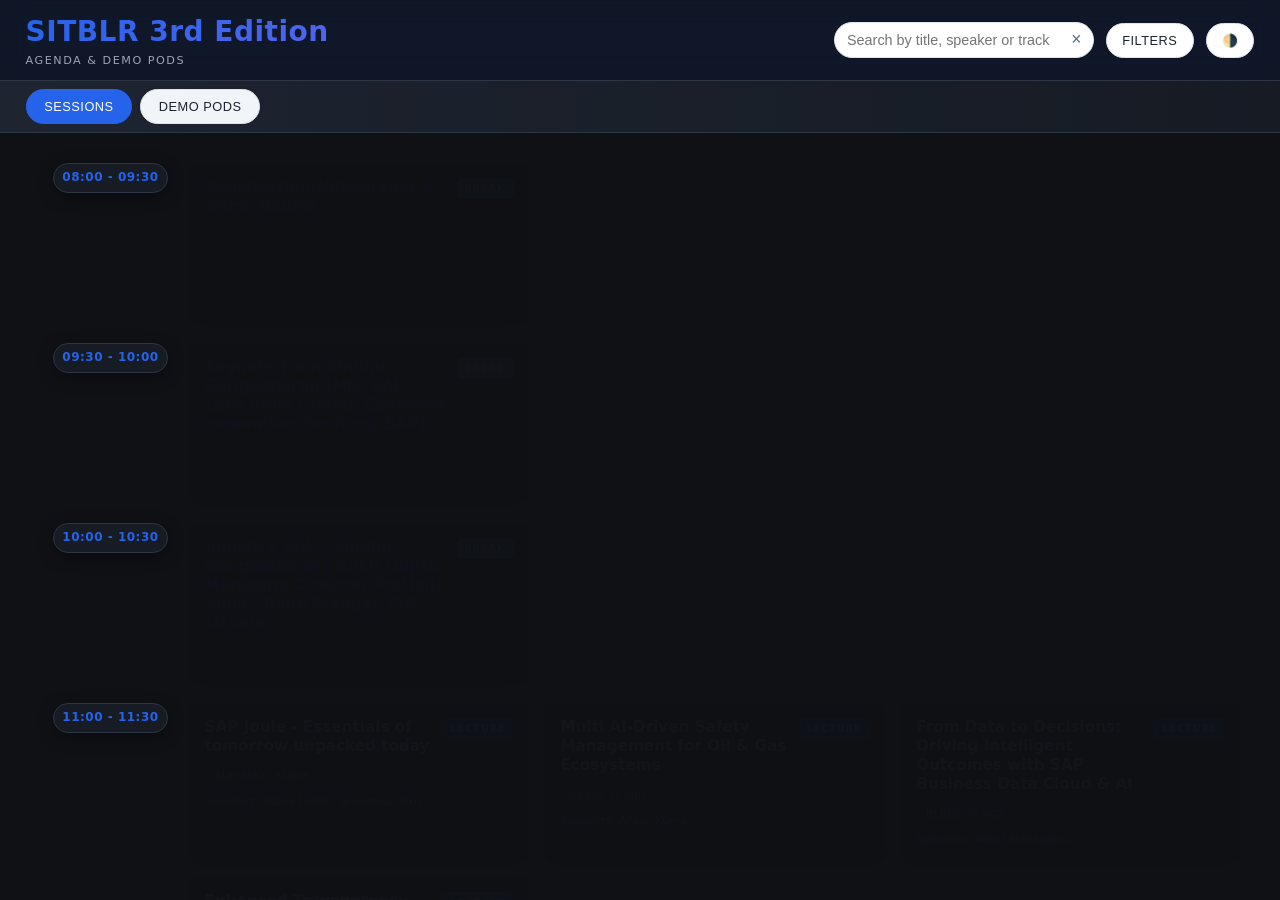
==== index.html @ 9cf11668 "Add event agenda website and deployment workflows Introduces a new responsive event agenda website u" ====
<!DOCTYPE html>
<html lang="en">
<head>
    <meta charset="UTF-8">
    <meta name="viewport" content="width=device-width, initial-scale=1.0">
    <title>SITBLR Event - Redirecting...</title>
    <meta http-equiv="refresh" content="0; url=event-agenda-website/">
    <style>
        body {
            font-family: system-ui, -apple-system, sans-serif;
            display: flex;
            justify-content: center;
            align-items: center;
            height: 100vh;
            margin: 0;
            background: linear-gradient(135deg, #2563eb 0%, #6366f1 60%, #8b5cf6 100%);
            color: white;
            text-align: center;
        }
        .container {
            max-width: 400px;
            padding: 2rem;
        }
        h1 {
            margin-bottom: 1rem;
            font-size: 2rem;
        }
        p {
            margin-bottom: 2rem;
            opacity: 0.9;
        }
        a {
            color: white;
            text-decoration: underline;
        }
    </style>
</head>
<body>
    <div class="container">
        <h1>SITBLR Event Agenda</h1>
        <p>Redirecting to the event website...</p>
        <p>If you are not redirected automatically, <a href="event-agenda-website/">click here</a>.</p>
    </div>
    <script>
        // Fallback redirect
        setTimeout(() => {
            if (window.location.href.indexOf('event-agenda-website') === -1) {
                window.location.href = 'event-agenda-website/';
            }
        }, 1000);
    </script>
</body>
</html>
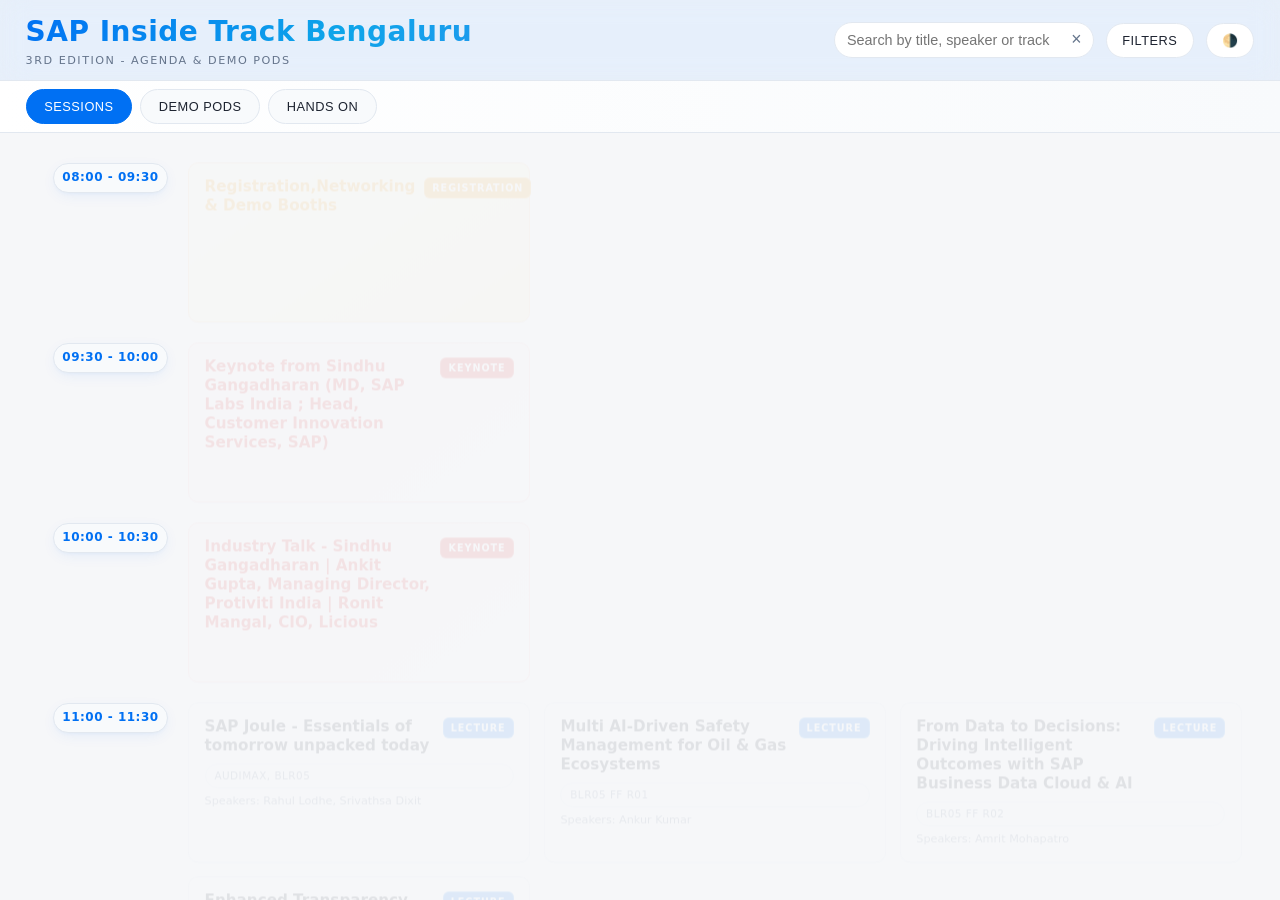
==== commit 83a06e6d: "Add sponsors section and hands-on workshops support Introduces a sponsors section with logos and sty" ====
--- a/index.html
+++ b/index.html
@@ -3,7 +3,7 @@
 <head>
     <meta charset="UTF-8">
     <meta name="viewport" content="width=device-width, initial-scale=1.0">
-    <title>SITBLR Event - Redirecting...</title>
+    <title>SAP Inside Track Bengaluru - Redirecting...</title>
     <meta http-equiv="refresh" content="0; url=event-agenda-website/">
     <style>
         body {
@@ -13,7 +13,7 @@
             align-items: center;
             height: 100vh;
             margin: 0;
-            background: linear-gradient(135deg, #2563eb 0%, #6366f1 60%, #8b5cf6 100%);
+            background: linear-gradient(135deg, #0070f3 0%, #0ea5e9 40%, #3b82f6 100%);
             color: white;
             text-align: center;
         }
@@ -37,7 +37,7 @@
 </head>
 <body>
     <div class="container">
-        <h1>SITBLR Event Agenda</h1>
+        <h1>SAP Inside Track Bengaluru</h1>
         <p>Redirecting to the event website...</p>
         <p>If you are not redirected automatically, <a href="event-agenda-website/">click here</a>.</p>
     </div>
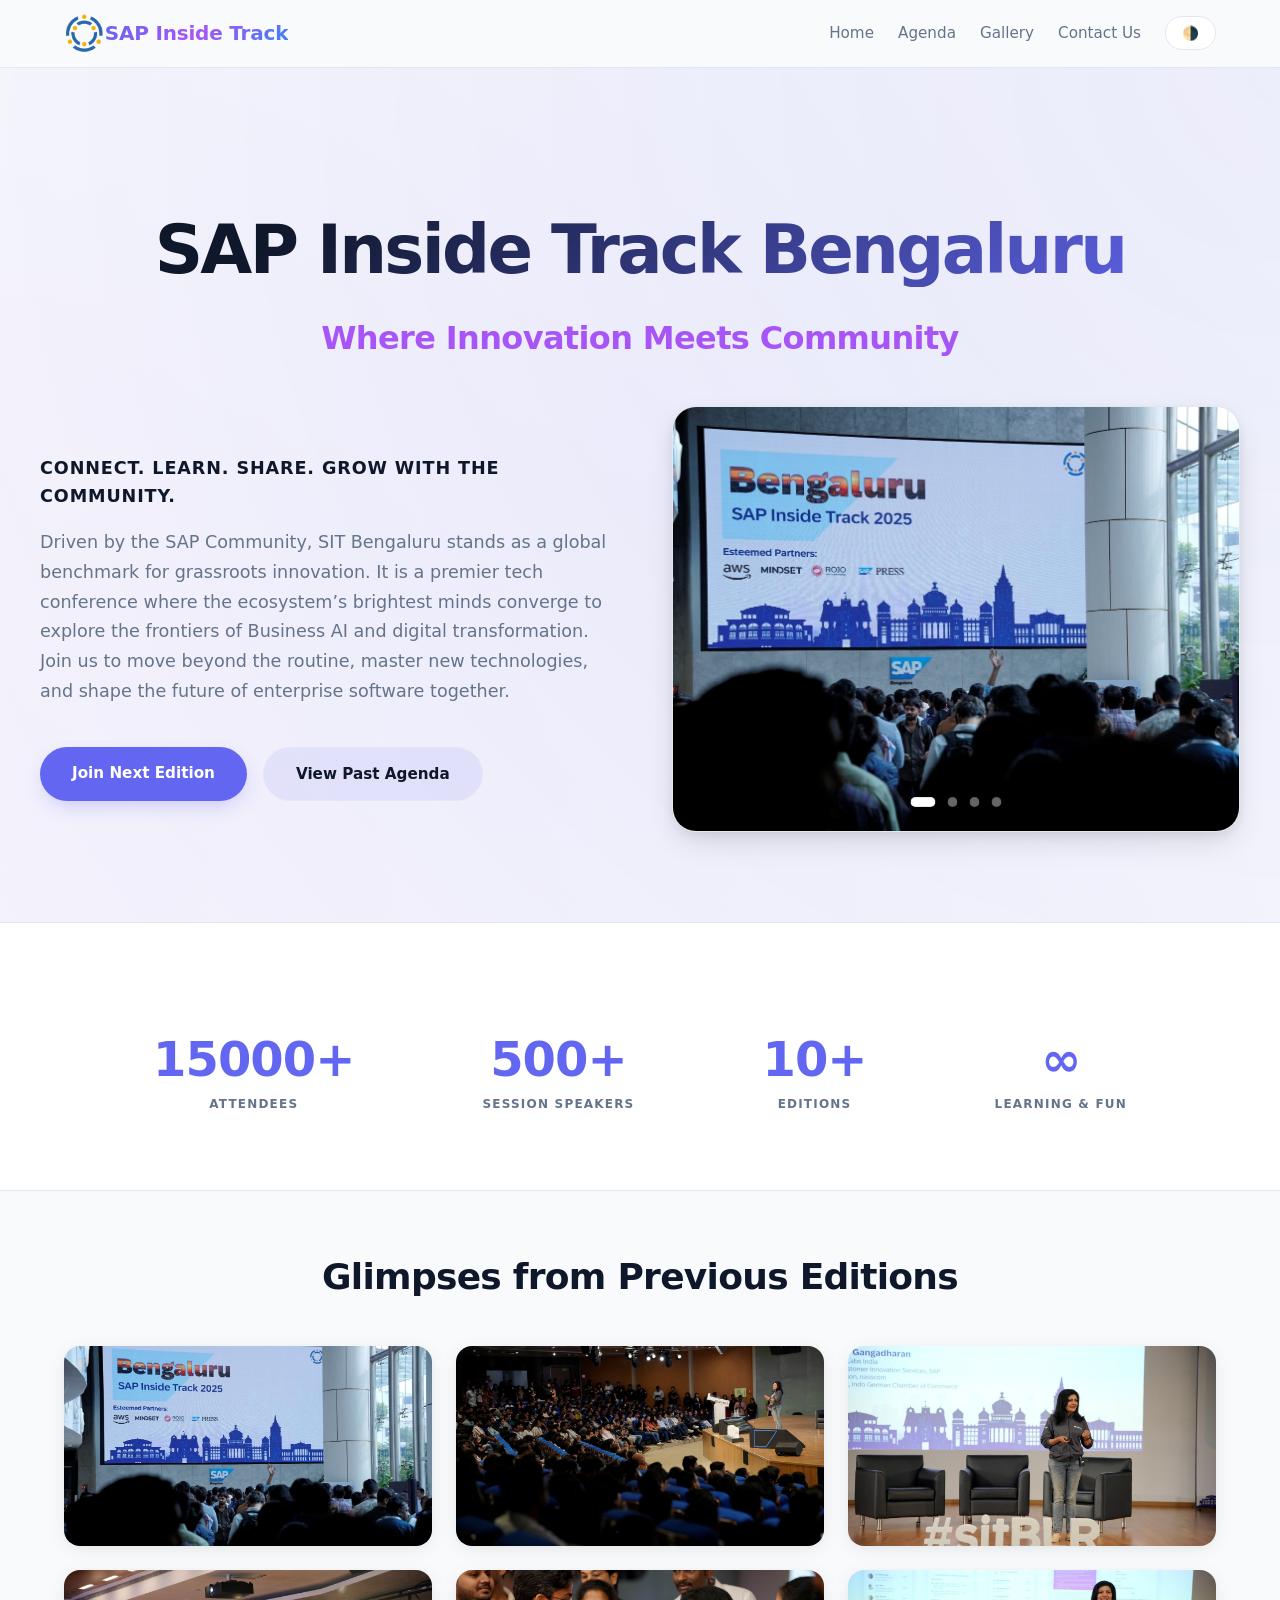
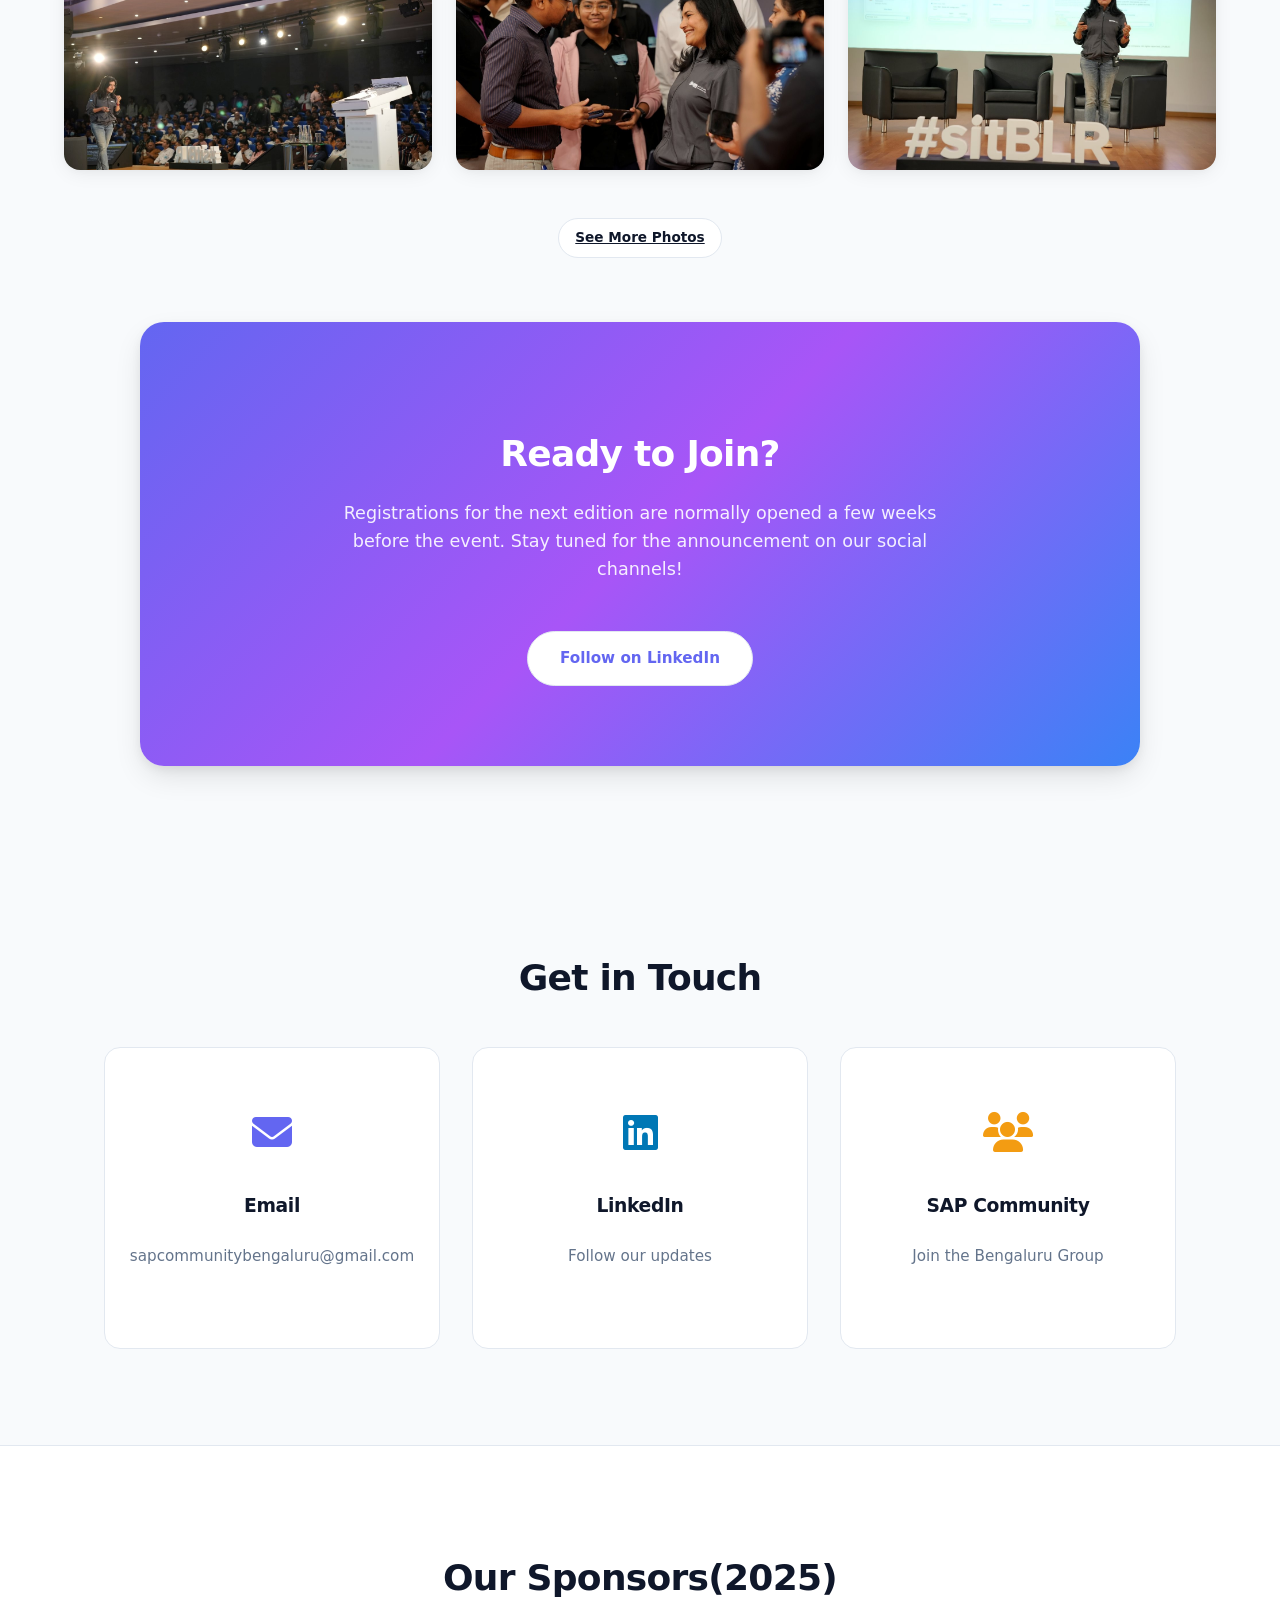
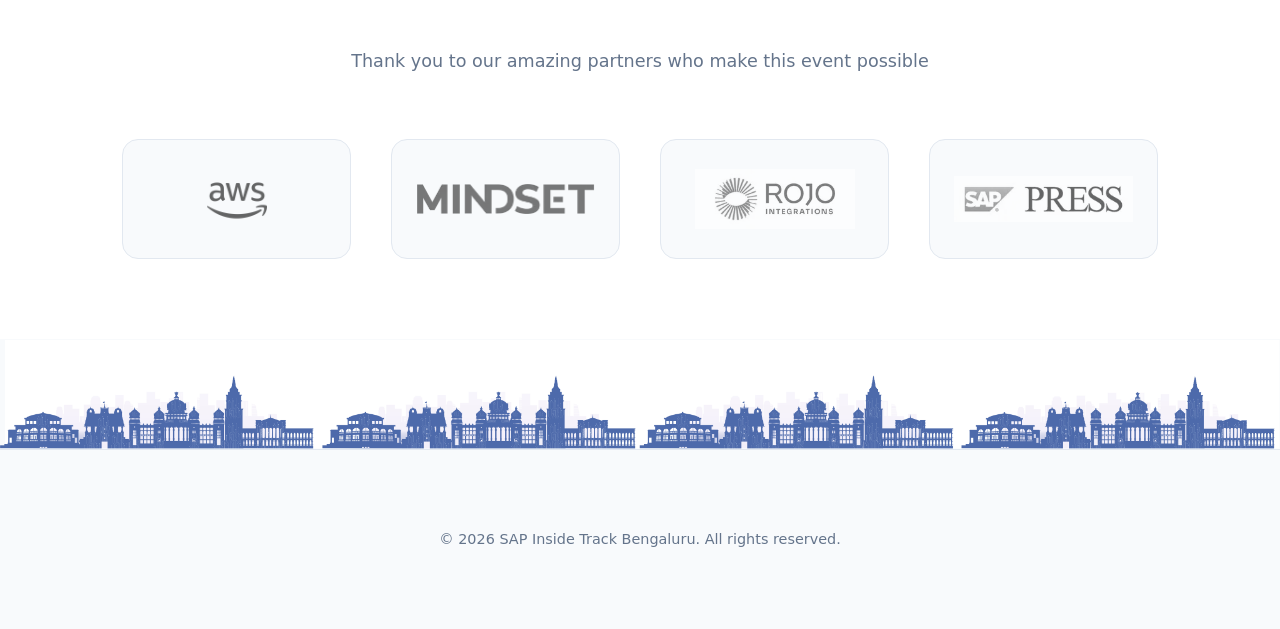
==== commit 62e421ea: "Updated carousel and numbers" ====
--- a/index.html
+++ b/index.html
@@ -42,10 +42,14 @@
         <p>If you are not redirected automatically, <a href="event-agenda-website/">click here</a>.</p>
     </div>
     <script>
+        // Redirect with hash preservation
+        const target = 'event-agenda-website/' + window.location.hash;
+        window.location.replace(target);
+
         // Fallback redirect
         setTimeout(() => {
             if (window.location.href.indexOf('event-agenda-website') === -1) {
-                window.location.href = 'event-agenda-website/';
+                window.location.href = target;
             }
         }, 1000);
     </script>
